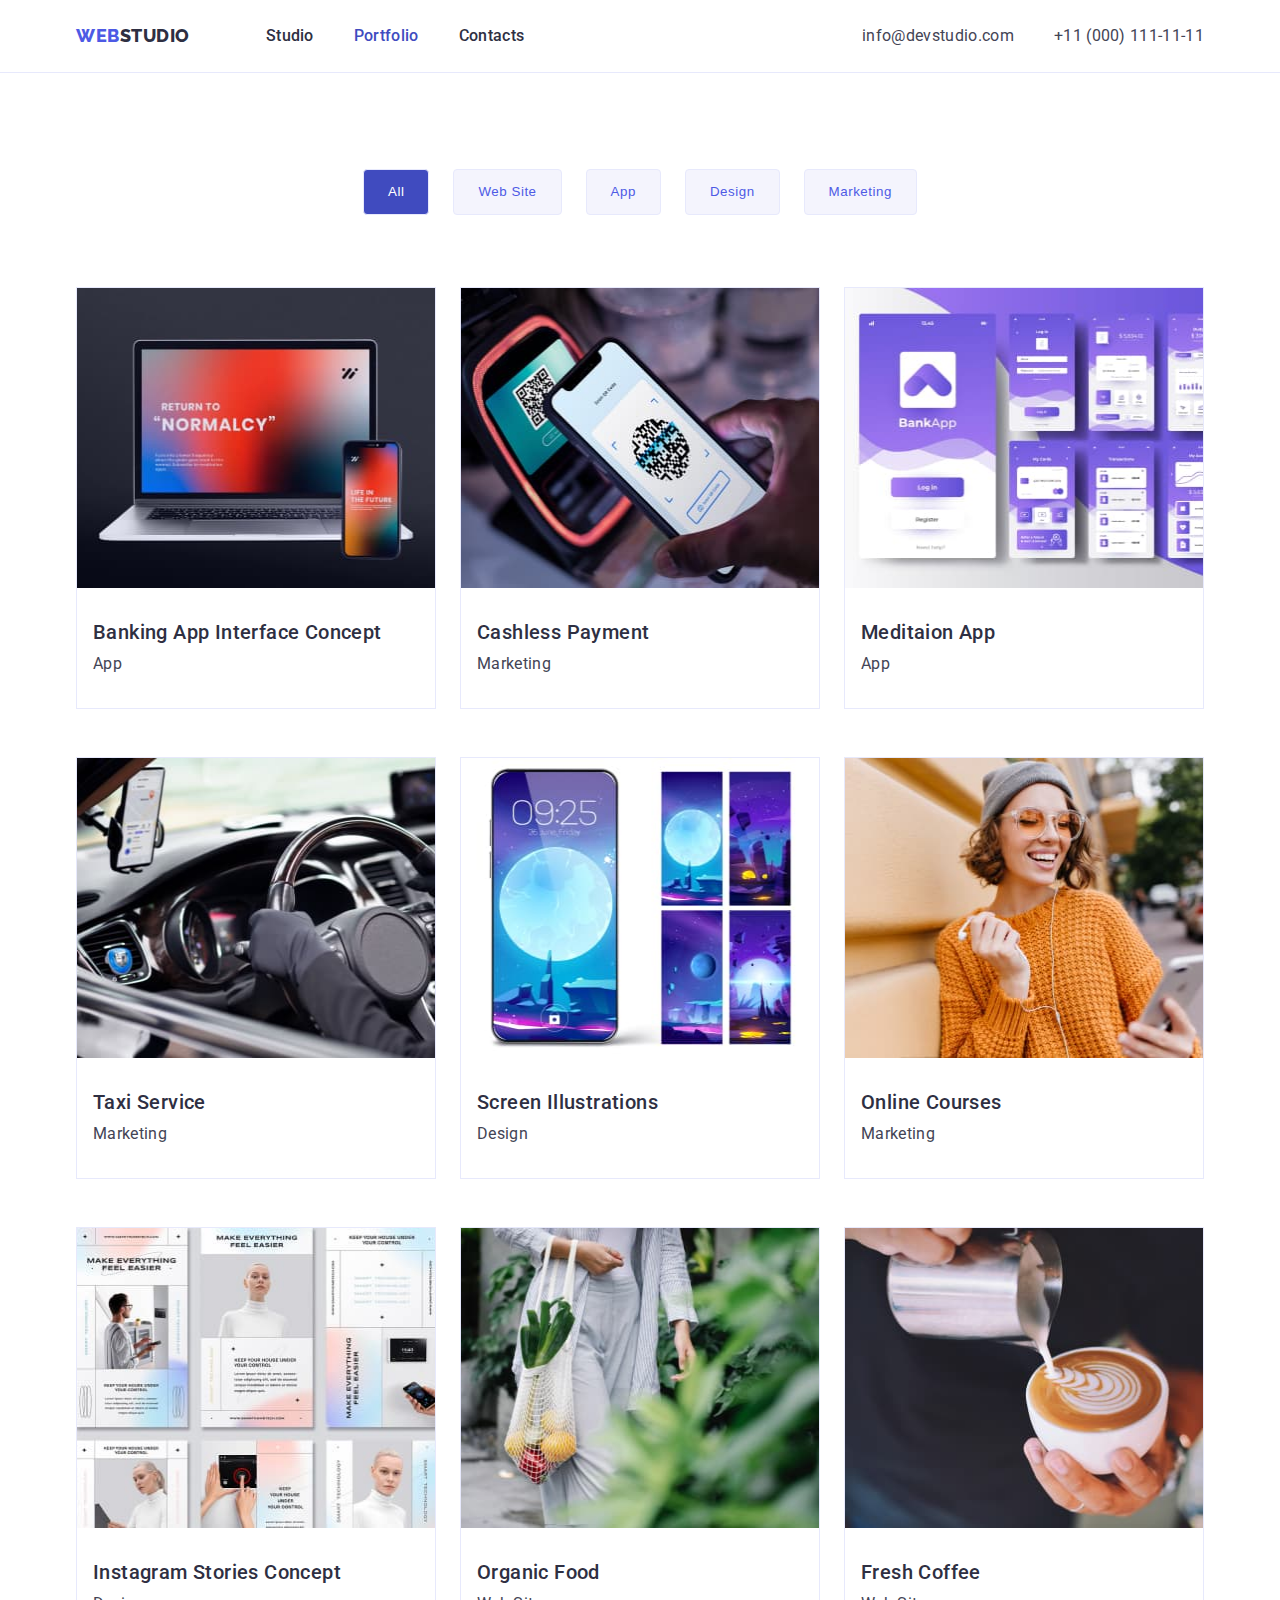
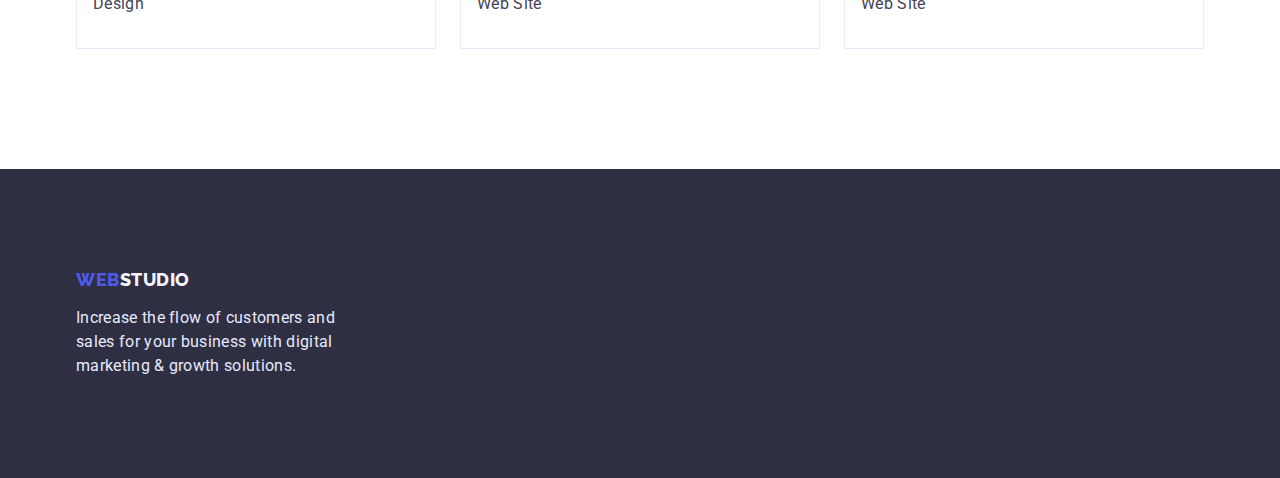
==== portfolio.html @ 4366bcd5 "Control" ====
<!DOCTYPE html>
<html lang="en">
  <head>
    <meta charset="UTF-8" />
    <meta http-equiv="X-UA-Compatible" content="IE=edge" />
    <meta name="viewport" content="width=device-width, initial-scale=1.0" />
    <title>Document</title>
    <link rel="preconnect" href="https://fonts.googleapis.com" />
    <link rel="preconnect" href="https://fonts.gstatic.com" crossorigin />
    <link
      href="https://fonts.googleapis.com/css2?family=Raleway:wght@800&family=Roboto:wght@400;500;700;900&display=swap"
      rel="stylesheet"
    />
    <link
      rel="stylesheet"
      href="https://cdnjs.cloudflare.com/ajax/libs/modern-normalize/1.1.0/modern-normalize.min.css"
      integrity="sha512-wpPYUAdjBVSE4KJnH1VR1HeZfpl1ub8YT/NKx4PuQ5NmX2tKuGu6U/JRp5y+Y8XG2tV+wKQpNHVUX03MfMFn9Q=="
      crossorigin="anonymous"
      referrerpolicy="no-referrer"
    />
    <link rel="stylesheet" href="./css/styles.css" />
  </head>
  <body>
    <header class="header-bottom">
      <div class="container header-container">
        <nav class="header-nav">
          <a href="./index.html" class="logo start"
            >Web<span class="logo end">Studio</span></a
          >
          <ul class="header-list">
            <li class="li-style-header">
              <a href="./index.html" class="menu-nav">Studio</a>
            </li>
            <li class="li-style-header">
              <a href="portfolio.html" class="menu-nav current">Portfolio</a>
            </li>
            <li class="li-style-header">
              <a href="#" class="menu-nav">Contacts</a>
            </li>
          </ul>
        </nav>
        <address>
          <ul class="adress">
            <li class="li-style-header">
              <a href="mailto:info@devstudio.com" class="contakt"
                >info@devstudio.com</a
              >
            </li>
            <li class="li-style-header">
              <a href="tel:+110001111111" class="contakt"
                >+11 (000) 111-11-11</a
              >
            </li>
          </ul>
        </address>
      </div>
    </header>
    <main>
      <section class="top-portfolio bottom">
        <div class="container">
          <h1 class="visually-hidden">List of sample projects</h1>
          <ul class="button-style">
            <li class="li-portfolio-button">
              <button type="button" class="list-button all">All</button>
            </li>
            <li class="li-portfolio-button">
              <button type="button" class="list-button">Web Site</button>
            </li>
            <li class="li-portfolio-button">
              <button type="button" class="list-button">App</button>
            </li>
            <li class="li-portfolio-button">
              <button type="button" class="list-button">Design</button>
            </li>
            <li class="li-portfolio-button">
              <button type="button" class="list-button">Marketing</button>
            </li>
          </ul>
          <h2 class="visually-hidden">Second section</h2>
          <ul class="section-portfolio">
            <li class="li-style-portfolio">
              <a href="#" class="text-decor">
                <img
                  style="display: block; width: 100%"
                  src="./images/banking-app.jpg"
                  alt="Banking App Interface Concept"
                  width="360"
                  height="300"
                />
                <div class="portfolio">
                  <h3 class="header-three">Banking App Interface Concept</h3>
                  <p class="body-three">App</p>
                </div>
              </a>
            </li>
            <li class="li-style-portfolio">
              <a href="#" class="text-decor">
                <img
                  style="display: block; width: 100%"
                  src="./images/cashless-payment.jpg"
                  alt="Cashless Payment"
                  width="360"
                  height="300"
                />
                <div class="portfolio">
                  <h3 class="header-three">Cashless Payment</h3>
                  <p class="body-three">Marketing</p>
                </div>
              </a>
            </li>
            <li class="li-style-portfolio">
              <a href="#" class="text-decor">
                <img
                  style="display: block; width: 100%"
                  src="./images/meditation-app.jpg"
                  alt="Meditation App"
                  width="360"
                  height="300"
                />
                <div class="portfolio">
                  <h3 class="header-three">Meditaion App</h3>
                  <p class="body-three">App</p>
                </div>
              </a>
            </li>
            <li class="li-style-portfolio">
              <a href="#" class="text-decor">
                <img
                  style="display: block; width: 100%"
                  src="./images/taxi-service.jpg"
                  alt="Taxi Service"
                  width="360"
                  height="300"
                />
                <div class="portfolio">
                  <h3 class="header-three">Taxi Service</h3>
                  <p class="body-three">Marketing</p>
                </div>
              </a>
            </li>
            <li class="li-style-portfolio">
              <a href="#" class="text-decor">
                <img
                  style="display: block; width: 100%"
                  src="./images/screen-ilustrations.jpg"
                  alt="Screen Illustrations"
                  width="360"
                  height="300"
                />
                <div class="portfolio">
                  <h3 class="header-three">Screen Illustrations</h3>
                  <p class="body-three">Design</p>
                </div>
              </a>
            </li>
            <li class="li-style-portfolio">
              <a href="#" class="text-decor">
                <img
                  style="display: block; width: 100%"
                  src="./images/online-courses.jpg"
                  alt="Online Courses"
                  width="360"
                  height="300"
                />
                <div class="portfolio">
                  <h3 class="header-three">Online Courses</h3>
                  <p class="body-three">Marketing</p>
                </div>
              </a>
            </li>
            <li class="li-style-portfolio">
              <a href="#" class="text-decor">
                <img
                  style="display: block; width: 100%"
                  src="./images/instagram-stories-concept.jpg"
                  alt="Instagram Stories Concept"
                  width="360"
                  height="300"
                />
                <div class="portfolio">
                  <h3 class="header-three">Instagram Stories Concept</h3>
                  <p class="body-three">Design</p>
                </div>
              </a>
            </li>
            <li class="li-style-portfolio">
              <a href="#" class="text-decor">
                <img
                  style="display: block; width: 100%"
                  src="./images/organic-food.jpg"
                  alt="Organic Food"
                  width="360"
                  height="300"
                />
                <div class="portfolio">
                  <h3 class="header-three">Organic Food</h3>
                  <p class="body-three">Web Site</p>
                </div>
              </a>
            </li>
            <li class="li-style-portfolio">
              <a href="#" class="text-decor">
                <img
                  style="display: block; width: 100%"
                  src="./images/fresh-coffee.jpg"
                  alt="Fresh Coffee"
                  width="360"
                  height="300"
                />
                <div class="portfolio">
                  <h3 class="header-three">Fresh Coffee</h3>
                  <p class="body-three">Web Site</p>
                </div>
              </a>
            </li>
          </ul>
        </div>
      </section>
    </main>
    <footer class="section-back-footer">
      <div class="container">
        <a href="./index.html" class="logo footer-start"
          >Web<span class="logo footer-end">Studio</span></a
        >
        <p class="footer-text">
          Increase the flow of customers and sales for your business with
          digital marketing & growth solutions.
        </p>
      </div>
    </footer>
  </body>
</html>
---- css/styles.css ----
:root {
  --color-navy: #2e2f42;
  --color-navy-back: #2e2f42;
  --color-cloud: #f4f4fd;
  --color-cloud-back: #f4f4fd;
  --color-cornflower: #e7e9fc;
  --color-light: #8e8f99;
  --color-slate: #434455;
  --color-ocean: #404bbf;
  --color-ocean-back: #404bbf;
  --color-iris: #4d5ae5;
  --color-iris-back: #4d5ae5;
  --color-back: #ffffff;
  --color-white: #ffffff;
}

*,
::before,
::after {
  margin: 0;
  padding: 0;
  box-sizing: border-box;
}

body {
  font-family: 'Roboto', sans-serif;
  font-size: 16px;
  background-color: var(--color-back);
}

p,
h1,
h2,
h3,
h4,
h5,
h6 {
  margin-top: 0;
}

ul {
  list-style-type: none;
  padding-inline-start: 0;
  margin: 0;
}

.container {
  width: 100%;
  max-width: 1158px;
  padding: 0 15px;
  margin: 0 auto;
}

/* ******************* Header ************************* */
.header-bottom {
  border-bottom: 1px solid var(--color-cornflower);
}

.header-container {
  display: flex;
  align-items: center;
}

.header-nav {
  display: flex;
  align-items: center;
  flex-grow: 1;
}

.header-list {
  display: flex;
  gap: 40px;
}

.li-style-header {
  /* padding: 24px 0; */
  text-decoration: none;
  list-style-type: none;
}

.adress {
  display: flex;
  gap: 40px;
}

.logo {
  text-transform: uppercase;
  font-family: 'Raleway', sans-serif;
  font-size: 18px;
  font-weight: 800;
  letter-spacing: 0.03em;
}

.start {
  color: var(--color-iris);
  line-height: 1.333;
  text-decoration: none;
  margin-right: 76px;
}

.end {
  color: var(--color-navy);
  line-height: 1.333;
  text-decoration: none;
}

.footer-start {
  color: var(--color-iris);
  line-height: 1.174;
  text-decoration: none;
}

.footer-end {
  color: var(--color-cloud);
  line-height: 1.174;
  text-decoration: none;
}

.menu-nav {
  padding: 24px 0;
  display: block;
  color: var(--color-navy);
  font-weight: 500;
  letter-spacing: 0.02em;
  line-height: 1.5;
  text-decoration: none;
}

.current {
  color: var(--color-ocean);
}

.menu-nav:hover {
  color: var(--color-ocean);
  background-color: var(--color-back);
}

.menu-nav:active {
  color: var(--color-ocean);
  text-decoration: underline var(--color-ocean);
  background-color: var(--color-back);
}

.contakt {
  padding: 24px 0;
  display: block;
  font-style: normal;
  color: var(--color-slate);
  font-weight: 400;
  letter-spacing: 0.02em;
  line-height: 1.5;
  text-decoration: none;
}

.contakt:active,
.contakt:hover {
  color: var(--color-ocean);
  background-color: var(--color-back);
  list-style-type: none;
}

/* ************************** Hero ********************** */
.section-back {
  padding: 188px 0;
  background-image: linear-gradient(
      rgba(46, 47, 66, 0.7),
      rgba(46, 47, 66, 0.7)
    )
    url(../images/people-office\ 1.jpg);
  background-repeat: no-repeat;
  background-size: cover;
  background-position: center;
  background-color: var(--color-navy-back);
}

.two-hero {
  display: flex;
  align-items: center;
  flex-direction: column;
  justify-content: center;
}

.hero-title {
  color: var(--color-back);
  font-weight: 700;
  letter-spacing: 0.02em;
  font-size: 56px;
  line-height: 1.0714;
  margin-bottom: 48px;
  max-width: 524px;
  text-align: center;
}

.order-button {
  font-family: inherit;
  background-color: var(--color-iris-back);
  font-weight: 500;
  color: var(--color-white);
  letter-spacing: 0.04em;
  line-height: 1.5;
  border-radius: 4px;
  border: none;
  cursor: pointer;
  list-style-type: none;
  padding: 16px 32px;
}

.order-button:hover,
.order-button:focus {
  background-color: var(--color-ocean-back);
}

/* ******************** Second section ****************** */
.text-decor {
  text-decoration: none;
}

.top {
  padding-top: 120px;
}

.bottom {
  padding-bottom: 120px;
}

.section-three-container {
  display: flex;
  gap: 24px;
  justify-content: space-between;
}

.li-style {
  flex-basis: calc((100% - 72px) / 4);
  text-decoration: none;
  list-style-type: none;
}

.header-two {
  color: var(--color-navy);
  font-size: 36px;
  letter-spacing: 0.02em;
  line-height: 1.11;
  font-weight: 700;
  text-align: center;
  margin: 0;
}

.header-three {
  color: var(--color-navy);
  font-size: 20px;
  letter-spacing: 0.02em;
  line-height: 1.2;
  font-weight: 500;
  margin: 0;
}

.body-three {
  color: var(--color-slate);
  font-weight: 400;
  letter-spacing: 0.02em;
  line-height: 1.5;
  margin: 8px 0 0 0;
}

/* ******************** Section three ************************** */
.our-team {
  padding: 120px 0;
  background-color: var(--color-cloud-back);
}

.staff-introduce {
  display: flex;
  flex-direction: column;
  justify-content: center;
  align-items: center;
  padding: 32px 16px;
}

.section-four {
  display: flex;
  gap: 24px;
  justify-content: space-between;
  margin: 72px 0 0 0;
  flex-wrap: wrap;
}

.our-team-staff {
  background-color: var(--color-back);
  text-decoration: none;
  list-style-type: none;
  flex-basis: calc((100% - 72px) / 4);
}

/* ***************** Footer ********************** */
.section-back-footer {
  padding: 100px 0;
  background-color: var(--color-navy-back);
}

.footer-text {
  color: var(--color-cornflower);
  font-weight: 400;
  letter-spacing: 0.02em;
  line-height: 1.5;
  margin-top: 16px;
  max-width: 264px;
}

/* ***************** Portfolio ********************* */

.button-style {
  display: flex;
  align-items: center;
  margin-bottom: 72px;
  gap: 24px;
  justify-content: center;
}

.section-portfolio {
  display: flex;
  margin-right: -24px;
  margin-bottom: -48px;
  flex-wrap: wrap;
}

.li-portfolio-button {
  text-decoration: none;
  list-style-type: none;
}

.li-style-portfolio {
  border: 1px solid var(--color-cornflower);
  text-decoration: none;
  list-style-type: none;
  margin-right: 24px;
  margin-bottom: 48px;
  background-color: var(--color-back);
  flex-basis: calc((100% - 72px) / 3);
}

.top-portfolio {
  padding-top: 96px;
}

.portfolio {
  padding: 32px 16px;
}

.list-button {
  font-weight: 500;
  letter-spacing: 0.02em;
  color: var(--color-iris);
  background-color: var(--color-cloud-back);
  letter-spacing: 0.04em;
  line-height: 1.5;
  border-radius: 4px;
  border: 1px solid var(--color-cornflower);
  cursor: pointer;
  padding: 12px 24px;
}

.list-button.all {
  background-color: var(--color-ocean-back);
  color: var(--color-white);
}

.list-button:focus,
.list-button:hover {
  background-color: var(--color-ocean-back);
  color: var(--color-white);
}

.visually-hidden {
  position: absolute;
  width: 1px;
  height: 1px;
  margin: -1px;
  border: 0;
  padding: 0;
  white-space: nowrap;
  clip-path: inset(100%);
  clip: rect(0 0 0 0);
  overflow: hidden;
}

.social-icons {
  display: inline-flex;
  align-items: center;
  gap: 8px;
  margin-top: 8px;
  justify-content: space-between;
}

.social-icons-styles {
  width: 16px;
  height: 16px;
  background-color: tomato;
}
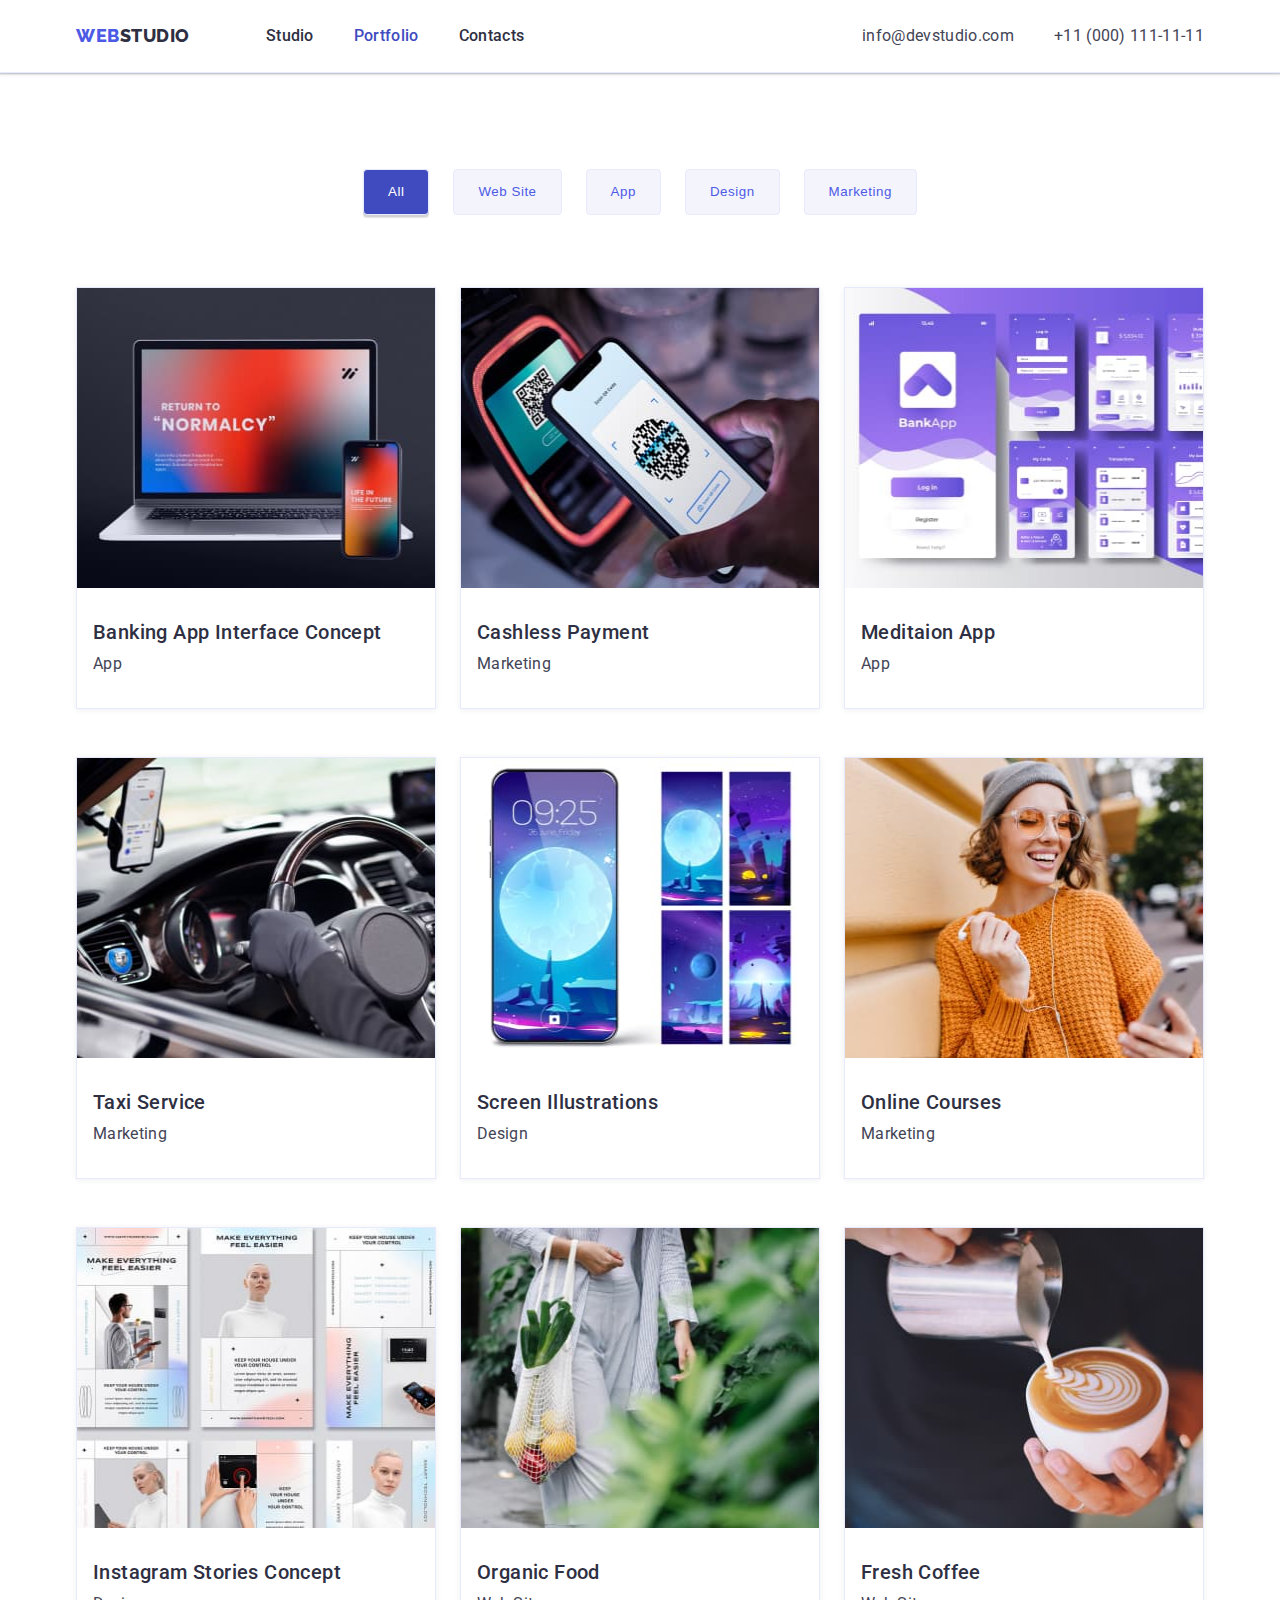
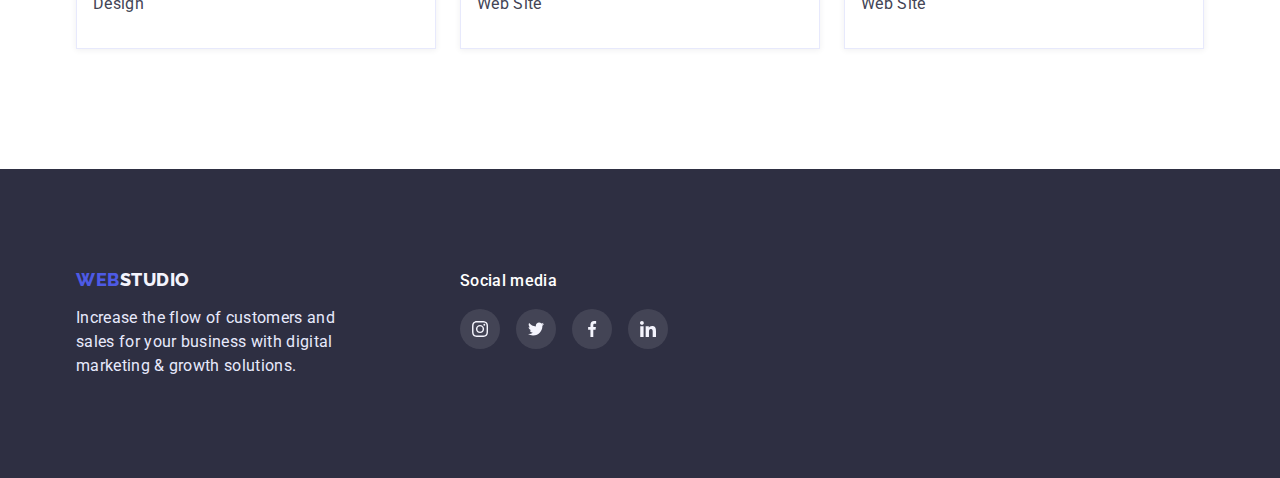
==== commit d3892c54: "First attempt" ====
--- a/portfolio.html
+++ b/portfolio.html
@@ -218,15 +218,58 @@
       </section>
     </main>
     <footer class="section-back-footer">
-      <div class="container">
-        <a href="./index.html" class="logo footer-start"
-          >Web<span class="logo footer-end">Studio</span></a
-        >
-        <p class="footer-text">
-          Increase the flow of customers and sales for your business with
-          digital marketing & growth solutions.
-        </p>
-      </div>
+      <section class="container">
+        <div class="footer-end-socials">
+          <ul>
+            <li>
+              <a href="./index.html" class="logo footer-start"
+                >Web<span class="logo footer-end">Studio</span></a
+              >
+            </li>
+            <li>
+              <p class="footer-text">
+                Increase the flow of customers and sales for your business with
+                digital marketing & growth solutions.
+              </p>
+            </li>
+          </ul>
+          <ul>
+            <li><p class="social-media">Social media</p></li>
+            <li>
+              <ul class="social-list-footer">
+                <li class="social-item">
+                  <a class="social-link-footer" href="#">
+                    <svg class="social-icons-footer">
+                      <use href="./images/icons.svg#instagram"></use>
+                    </svg>
+                  </a>
+                </li>
+                <li class="social-item">
+                  <a class="social-link-footer" href="#">
+                    <svg class="social-icons-footer">
+                      <use href="./images/icons.svg#twitter"></use>
+                    </svg>
+                  </a>
+                </li>
+                <li class="social-item">
+                  <a class="social-link-footer" href="#">
+                    <svg class="social-icons-footer">
+                      <use href="./images/icons.svg#facebook"></use>
+                    </svg>
+                  </a>
+                </li>
+                <li class="social-item">
+                  <a class="social-link-footer" href="#">
+                    <svg class="social-icons-footer">
+                      <use href="./images/icons.svg#linkedin"></use>
+                    </svg>
+                  </a>
+                </li>
+              </ul>
+            </li>
+          </ul>
+        </div>
+      </section>
     </footer>
   </body>
 </html>
--- a/css/styles.css
+++ b/css/styles.css
@@ -12,6 +12,8 @@
   --color-iris-back: #4d5ae5;
   --color-back: #ffffff;
   --color-white: #ffffff;
+  --color-green: #31d0aa;
+  --color-light-slate: #8e8f99;
 }
 
 *,
@@ -25,7 +27,7 @@
 body {
   font-family: 'Roboto', sans-serif;
   font-size: 16px;
-  background-color: var(--color-back);
+  background: var(--color-back);
 }
 
 p,
@@ -54,6 +56,8 @@
 /* ******************* Header ************************* */
 .header-bottom {
   border-bottom: 1px solid var(--color-cornflower);
+  box-shadow: 0px 2px 1px rgba(46, 47, 66, 0.08),
+    0px 1px 1px rgba(46, 47, 66, 0.16), 0px 1px 6px rgba(46, 47, 66, 0.08);
 }
 
 .header-container {
@@ -73,7 +77,6 @@
 }
 
 .li-style-header {
-  /* padding: 24px 0; */
   text-decoration: none;
   list-style-type: none;
 }
@@ -165,12 +168,11 @@
   background-image: linear-gradient(
       rgba(46, 47, 66, 0.7),
       rgba(46, 47, 66, 0.7)
-    )
-    url(../images/people-office\ 1.jpg);
+    ),
+    url(../images/people-office.jpg);
   background-repeat: no-repeat;
+  background-position: center;
   background-size: cover;
-  background-position: center;
-  background-color: var(--color-navy-back);
 }
 
 .two-hero {
@@ -223,16 +225,28 @@
   padding-bottom: 120px;
 }
 
-.section-three-container {
+.section-two-container {
   display: flex;
   gap: 24px;
+  width: 100%;
   justify-content: space-between;
 }
 
-.li-style {
+.two-style {
   flex-basis: calc((100% - 72px) / 4);
   text-decoration: none;
   list-style-type: none;
+}
+
+.object-list {
+  padding: 24px 100px;
+  border-radius: 4px;
+  background-color: var(--color-cloud-back);
+}
+
+.object-icons {
+  width: 64px;
+  height: 64px;
 }
 
 .header-two {
@@ -245,6 +259,10 @@
   margin: 0;
 }
 
+.li-style {
+  flex-basis: calc((100% - 48px) / 3);
+}
+
 .header-three {
   color: var(--color-navy);
   font-size: 20px;
@@ -262,9 +280,9 @@
   margin: 8px 0 0 0;
 }
 
-/* ******************** Section three ************************** */
+/* ******************** Section team ************************** */
 .our-team {
-  padding: 120px 0;
+  padding: 120px 0 110px 0;
   background-color: var(--color-cloud-back);
 }
 
@@ -276,7 +294,7 @@
   padding: 32px 16px;
 }
 
-.section-four {
+.section-two {
   display: flex;
   gap: 24px;
   justify-content: space-between;
@@ -288,10 +306,66 @@
   background-color: var(--color-back);
   text-decoration: none;
   list-style-type: none;
-  flex-basis: calc((100% - 72px) / 4);
+  box-shadow: 0px 1px 6px rgba(46, 47, 66, 0.08),
+    0px 1px 1px rgba(46, 47, 66, 0.16), 0px 2px 1px rgba(46, 47, 66, 0.08);
+  border-radius: 0px 0px 4px 4px;
+}
+
+.section-four {
+  display: flex;
+  gap: 24px;
+  justify-content: space-between;
+  margin: 72px 0 0 0;
+  flex-wrap: wrap;
+  flex-basis: calc(((100% - 72px) / 4));
+}
+
+/* ************* Section customers *************** */
+
+.customer {
+  padding-top: 130px;
+}
+
+.customers-list {
+  justify-content: center;
+  display: flex;
+  gap: 16px;
+  margin-top: 72px;
+}
+
+.customers-item {
+  width: 168px;
+  height: 88px;
+}
+
+.customers-link {
+  border: 1px solid var(--color-light-slate);
+  border-radius: 4px;
+  display: flex;
+  align-items: center;
+  justify-content: center;
+  width: 100%;
+  height: 100%;
+  color: var(--color-light-slate);
+}
+
+.customers-icons:hover,
+.customers-icons:active {
+  background-color: var(--color-ocean);
+}
+
+.customers-icons {
+  width: 94px;
+  height: 44px;
 }
 
 /* ***************** Footer ********************** */
+
+.footer-end-socials {
+  display: flex;
+  gap: 120px;
+}
+
 .section-back-footer {
   padding: 100px 0;
   background-color: var(--color-navy-back);
@@ -304,6 +378,42 @@
   line-height: 1.5;
   margin-top: 16px;
   max-width: 264px;
+}
+
+/* ?*************** Social list footer *********** */
+
+.social-media {
+  font-weight: 500;
+  color: var(--color-white);
+  letter-spacing: 0.02em;
+  line-height: 24px;
+  padding-bottom: 16px;
+}
+
+.social-list-footer {
+  display: flex;
+  gap: 16px;
+}
+
+.social-link-footer {
+  display: flex;
+  align-items: center;
+  justify-content: center;
+  width: 100%;
+  height: 100%;
+  border-radius: 50%;
+  background-color: rgb(255, 255, 255, 0.1);
+}
+
+.social-icons-footer {
+  color: var(--color-cloud);
+  width: 16px;
+  height: 16px;
+}
+
+.social-link-footer:hover,
+.social-link-footer:active {
+  background-color: var(--color-green);
 }
 
 /* ***************** Portfolio ********************* */
@@ -336,6 +446,7 @@
   margin-bottom: 48px;
   background-color: var(--color-back);
   flex-basis: calc((100% - 72px) / 3);
+  box-shadow: 0px 1px 6px rgba(46, 47, 66, 0.08);
 }
 
 .top-portfolio {
@@ -362,12 +473,14 @@
 .list-button.all {
   background-color: var(--color-ocean-back);
   color: var(--color-white);
+  box-shadow: 0px 3px 1px rgba(0, 0, 0, 0.1), 0px 2px 1px rgba(0, 0, 0, 0.08);
 }
 
 .list-button:focus,
 .list-button:hover {
   background-color: var(--color-ocean-back);
   color: var(--color-white);
+  box-shadow: 0px 3px 1px rgba(0, 0, 0, 0.1), 0px 2px 1px rgba(0, 0, 0, 0.08);
 }
 
 .visually-hidden {
@@ -383,16 +496,31 @@
   overflow: hidden;
 }
 
+/* ***************** Social icons *********** */
+
+.social-list {
+  justify-content: center;
+  display: flex;
+  gap: 16px;
+  margin-top: 8px;
+}
+
 .social-icons {
-  display: inline-flex;
-  align-items: center;
-  gap: 8px;
-  margin-top: 8px;
-  justify-content: space-between;
-}
-
-.social-icons-styles {
   width: 16px;
   height: 16px;
-  background-color: tomato;
-}
+}
+
+.social-item {
+  width: 40px;
+  height: 40px;
+}
+
+.social-link {
+  display: flex;
+  align-items: center;
+  justify-content: center;
+  width: 100%;
+  height: 100%;
+  border-radius: 50%;
+  background-color: var(--color-iris-back);
+}
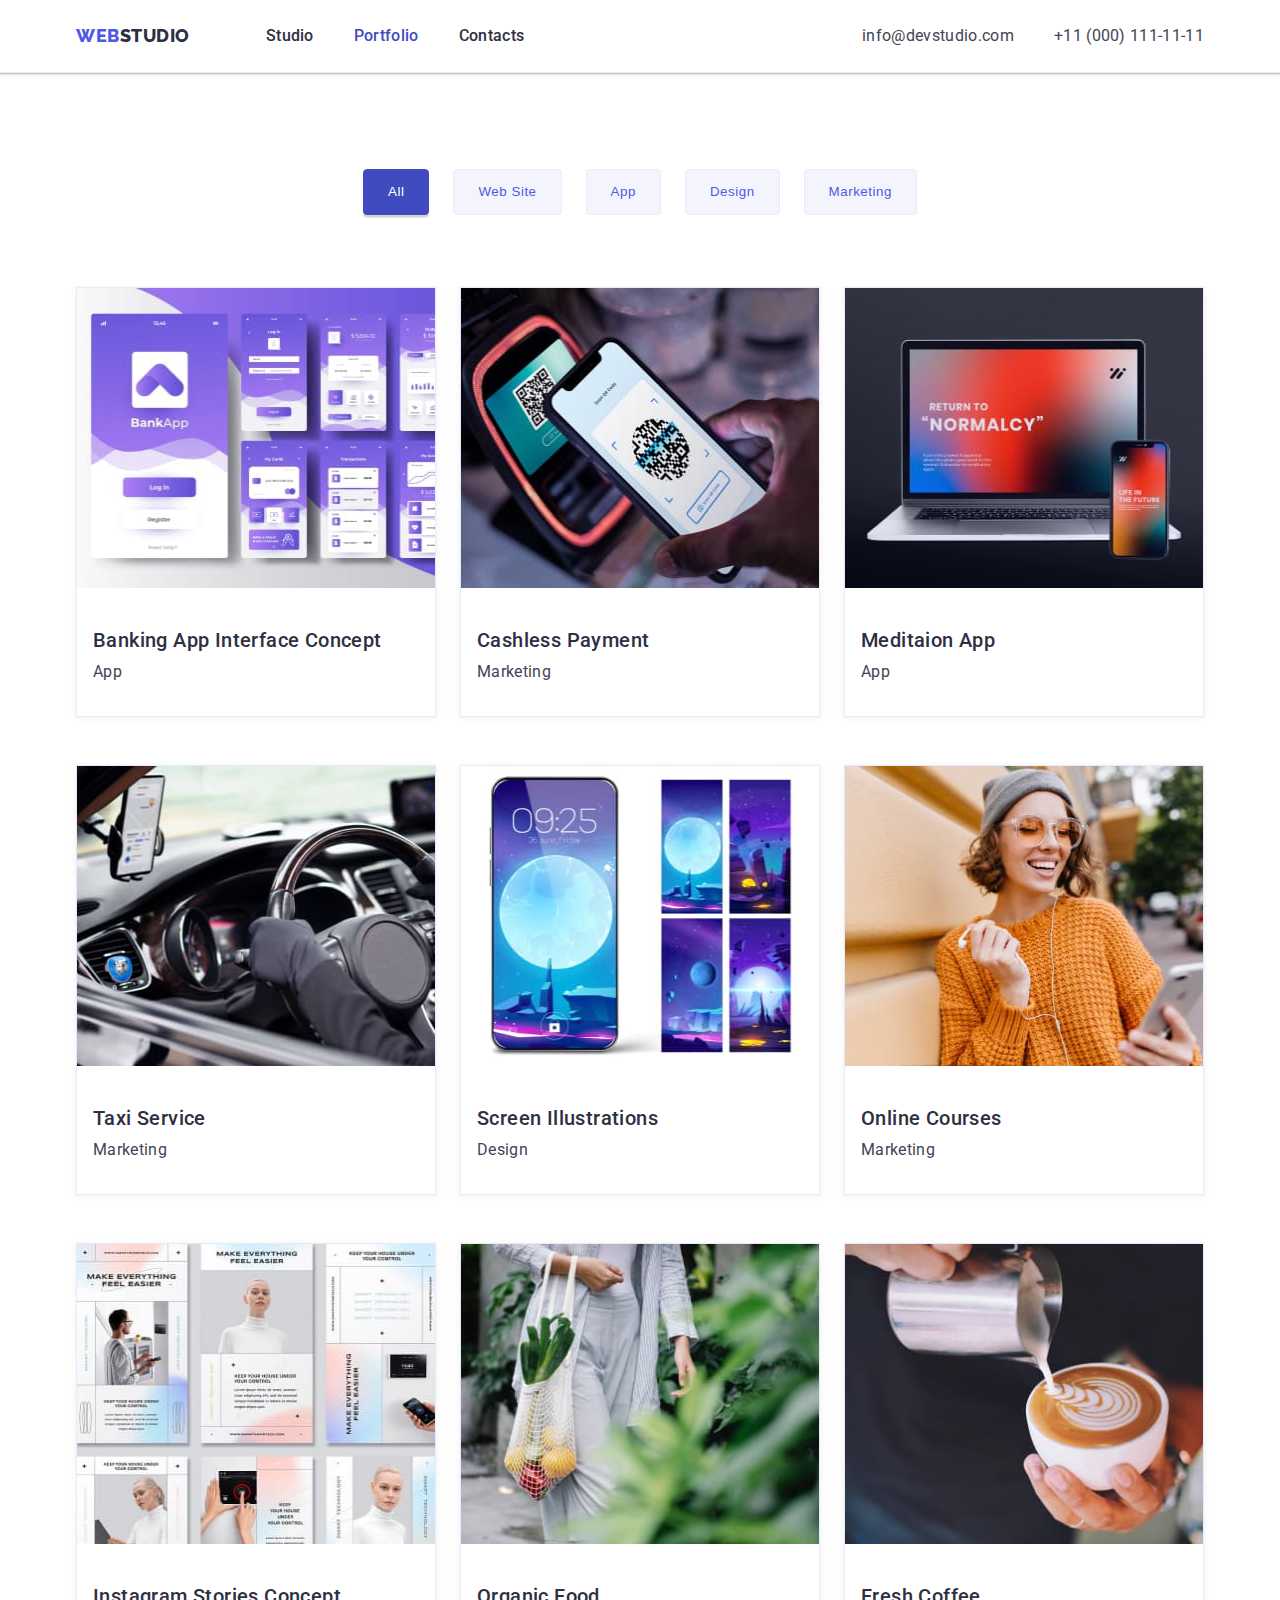
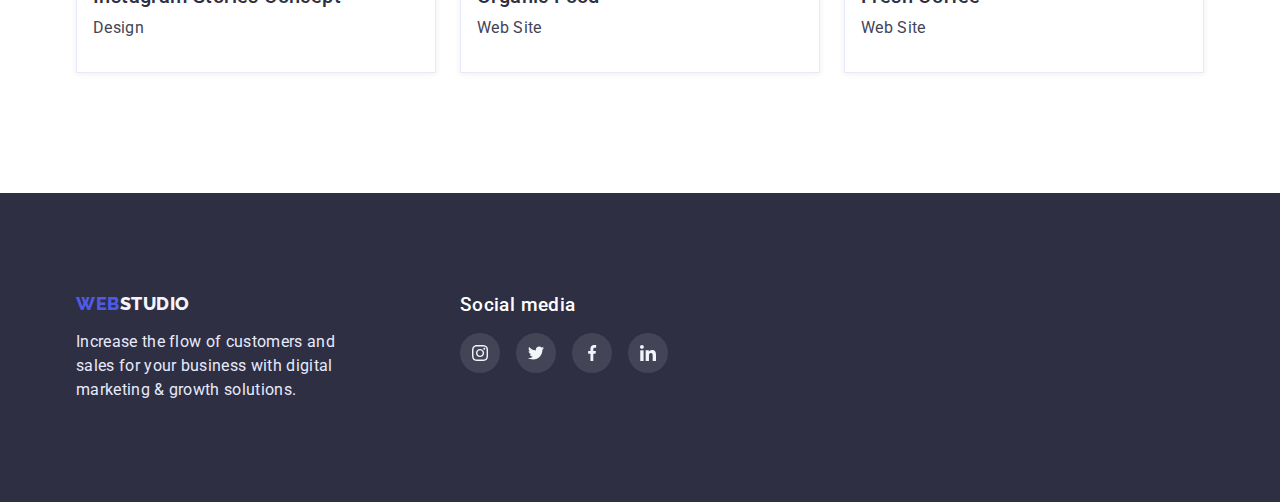
==== commit cd46c975: "Туче фееуьзе" ====
--- a/portfolio.html
+++ b/portfolio.html
@@ -112,7 +112,7 @@
               <a href="#" class="text-decor">
                 <img
                   style="display: block; width: 100%"
-                  src="./images/meditation-app.jpg"
+                  src="./images/meditaion-app.jpg"
                   alt="Meditation App"
                   width="360"
                   height="300"
@@ -220,54 +220,48 @@
     <footer class="section-back-footer">
       <section class="container">
         <div class="footer-end-socials">
-          <ul>
-            <li>
-              <a href="./index.html" class="logo footer-start"
-                >Web<span class="logo footer-end">Studio</span></a
-              >
-            </li>
-            <li>
-              <p class="footer-text">
-                Increase the flow of customers and sales for your business with
-                digital marketing & growth solutions.
-              </p>
-            </li>
-          </ul>
-          <ul>
-            <li><p class="social-media">Social media</p></li>
-            <li>
-              <ul class="social-list-footer">
-                <li class="social-item">
-                  <a class="social-link-footer" href="#">
-                    <svg class="social-icons-footer">
-                      <use href="./images/icons.svg#instagram"></use>
-                    </svg>
-                  </a>
-                </li>
-                <li class="social-item">
-                  <a class="social-link-footer" href="#">
-                    <svg class="social-icons-footer">
-                      <use href="./images/icons.svg#twitter"></use>
-                    </svg>
-                  </a>
-                </li>
-                <li class="social-item">
-                  <a class="social-link-footer" href="#">
-                    <svg class="social-icons-footer">
-                      <use href="./images/icons.svg#facebook"></use>
-                    </svg>
-                  </a>
-                </li>
-                <li class="social-item">
-                  <a class="social-link-footer" href="#">
-                    <svg class="social-icons-footer">
-                      <use href="./images/icons.svg#linkedin"></use>
-                    </svg>
-                  </a>
-                </li>
-              </ul>
-            </li>
-          </ul>
+          <div>
+            <a href="./index.html" class="logo footer-start"
+              >Web<span class="logo footer-end">Studio</span></a
+            >
+            <p class="footer-text">
+              Increase the flow of customers and sales for your business with
+              digital marketing & growth solutions.
+            </p>
+          </div>
+          <div>
+            <h3 class="social-media">Social media</h3>
+            <ul class="social-list-footer">
+              <li class="social-item">
+                <a class="social-link-footer" href="#">
+                  <svg class="social-icons-footer">
+                    <use href="./images/icons.svg#instagram"></use>
+                  </svg>
+                </a>
+              </li>
+              <li class="social-item">
+                <a class="social-link-footer" href="#">
+                  <svg class="social-icons-footer">
+                    <use href="./images/icons.svg#twitter"></use>
+                  </svg>
+                </a>
+              </li>
+              <li class="social-item">
+                <a class="social-link-footer" href="#">
+                  <svg class="social-icons-footer">
+                    <use href="./images/icons.svg#facebook"></use>
+                  </svg>
+                </a>
+              </li>
+              <li class="social-item">
+                <a class="social-link-footer" href="#">
+                  <svg class="social-icons-footer">
+                    <use href="./images/icons.svg#linkedin"></use>
+                  </svg>
+                </a>
+              </li>
+            </ul>
+          </div>
         </div>
       </section>
     </footer>
--- a/css/styles.css
+++ b/css/styles.css
@@ -140,7 +140,6 @@
 
 .menu-nav:active {
   color: var(--color-ocean);
-  text-decoration: underline var(--color-ocean);
   background-color: var(--color-back);
 }
 
@@ -164,6 +163,7 @@
 
 /* ************************** Hero ********************** */
 .section-back {
+  max-width: 1440px;
   padding: 188px 0;
   background-image: linear-gradient(
       rgba(46, 47, 66, 0.7),
@@ -179,7 +179,6 @@
   display: flex;
   align-items: center;
   flex-direction: column;
-  justify-content: center;
 }
 
 .hero-title {
@@ -226,6 +225,7 @@
 }
 
 .section-two-container {
+  flex-wrap: wrap;
   display: flex;
   gap: 24px;
   width: 100%;
@@ -239,7 +239,11 @@
 }
 
 .object-list {
-  padding: 24px 100px;
+  display: flex;
+  justify-content: center;
+  align-items: center;
+  height: 112px;
+  /* padding: 24px 0; */
   border-radius: 4px;
   background-color: var(--color-cloud-back);
 }
@@ -269,7 +273,7 @@
   letter-spacing: 0.02em;
   line-height: 1.2;
   font-weight: 500;
-  margin: 0;
+  margin-top: 8px;
 }
 
 .body-three {
@@ -329,12 +333,12 @@
 .customers-list {
   justify-content: center;
   display: flex;
-  gap: 16px;
+  gap: 24px;
   margin-top: 72px;
 }
 
 .customers-item {
-  width: 168px;
+  flex-basis: calc((100%-120px) / 6);
   height: 88px;
 }
 
@@ -349,12 +353,13 @@
   color: var(--color-light-slate);
 }
 
-.customers-icons:hover,
-.customers-icons:active {
-  background-color: var(--color-ocean);
+.customers-link:hover {
+  color: var(--color-ocean);
+  border-color: var(--color-ocean);
 }
 
 .customers-icons {
+  fill: currentColor;
   width: 94px;
   height: 44px;
 }
@@ -387,10 +392,10 @@
   color: var(--color-white);
   letter-spacing: 0.02em;
   line-height: 24px;
-  padding-bottom: 16px;
 }
 
 .social-list-footer {
+  margin-top: 16px;
   display: flex;
   gap: 16px;
 }
@@ -406,13 +411,12 @@
 }
 
 .social-icons-footer {
-  color: var(--color-cloud);
+  fill: var(--color-cloud);
   width: 16px;
   height: 16px;
 }
 
-.social-link-footer:hover,
-.social-link-footer:active {
+.social-link-footer:hover {
   background-color: var(--color-green);
 }
 
@@ -470,14 +474,15 @@
   padding: 12px 24px;
 }
 
-.list-button.all {
+.all {
+  border: 1px solid var(--color-ocean-back);
   background-color: var(--color-ocean-back);
   color: var(--color-white);
   box-shadow: 0px 3px 1px rgba(0, 0, 0, 0.1), 0px 2px 1px rgba(0, 0, 0, 0.08);
 }
 
-.list-button:focus,
-.list-button:hover {
+.list-button:hover,
+.list-button:active {
   background-color: var(--color-ocean-back);
   color: var(--color-white);
   box-shadow: 0px 3px 1px rgba(0, 0, 0, 0.1), 0px 2px 1px rgba(0, 0, 0, 0.08);
@@ -506,6 +511,7 @@
 }
 
 .social-icons {
+  fill: var(--color-cloud);
   width: 16px;
   height: 16px;
 }
@@ -524,3 +530,7 @@
   border-radius: 50%;
   background-color: var(--color-iris-back);
 }
+
+.social-link:hover {
+  background-color: var(--color-ocean-back);
+}
